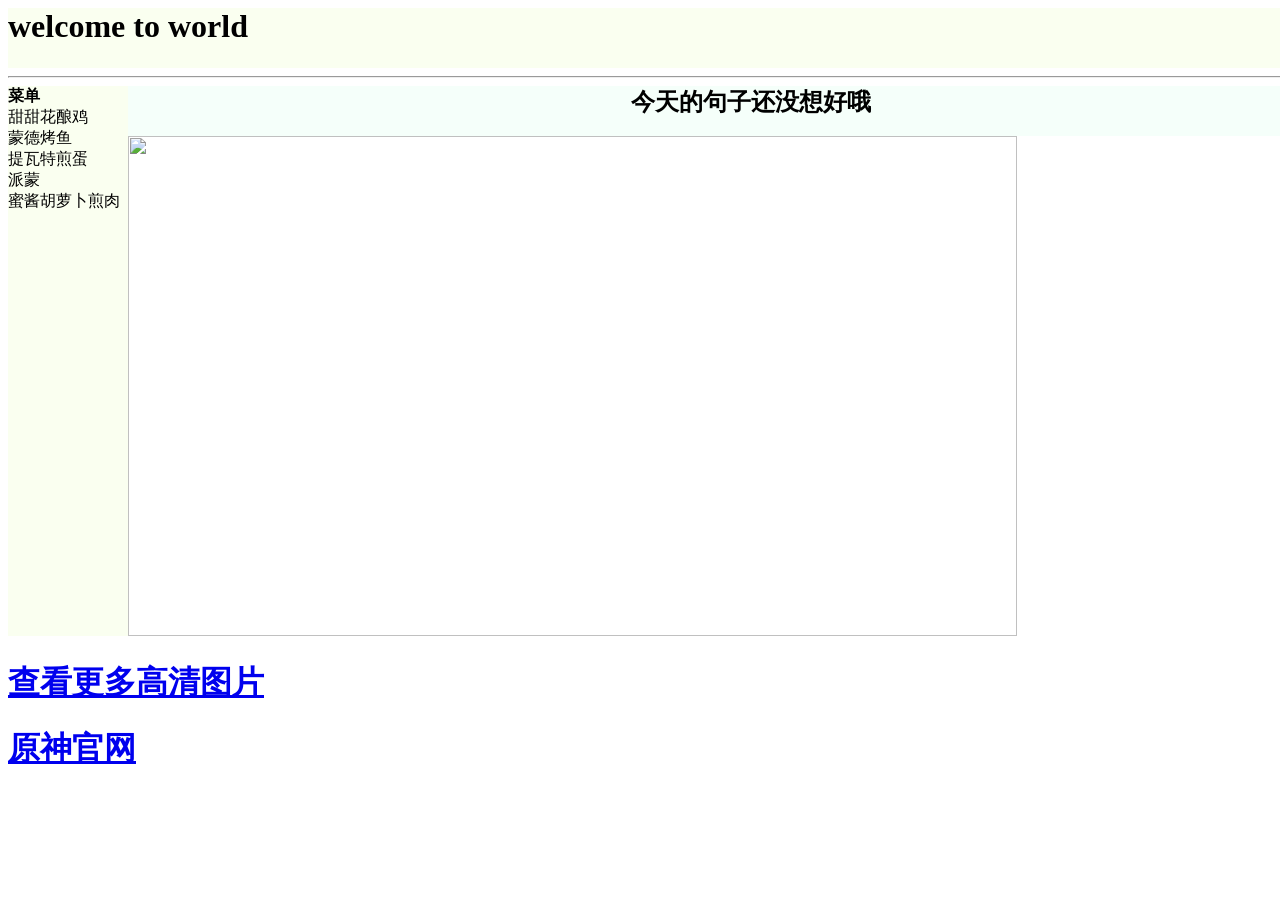
==== index.html @ 08241d45 "Create index.html" ====
<!DOCTYPE html>
<html>
  <head>
  <meta http-equiv="Content-Type" content="text/html; charset=utf-8"/>
  <title>buaa的神秘网站</title>
  </head>
    <body>
      <div id="container" style="width:1366px">
        <div id="header" style="background-color:#FAFFF0;height:60px">
          <h1 style="margin-bottom:0; margin-top:0;">welcome to world</h1>
        </div>
          <hr>
        <div id="menu" style="background-color:#FAFFF0;height:550px;width:120px;float:left;">
          <b>菜单</b><br>
          甜甜花酿鸡<br>
          蒙德烤鱼<br>
          提瓦特煎蛋<br>
          派蒙<br>
          蜜酱胡萝卜煎肉<br>
        </div>
        <div id="sentence" style="background-color:#F5FFFA;height:50px;width:1246,float:right;">
          <h2 style="margin-bottom:0; margin-top:0; text-align:center;">今天的句子还没想好哦</h2>
        </div>
          <img src=1.jpg width="889" height="500">
          <h1><a href="content.html">查看更多高清图片</a></h1>
          <h1><a href=https://ys.mihoyo.com/>原神官网</a></h1>
      </div>
    </body>
</html>
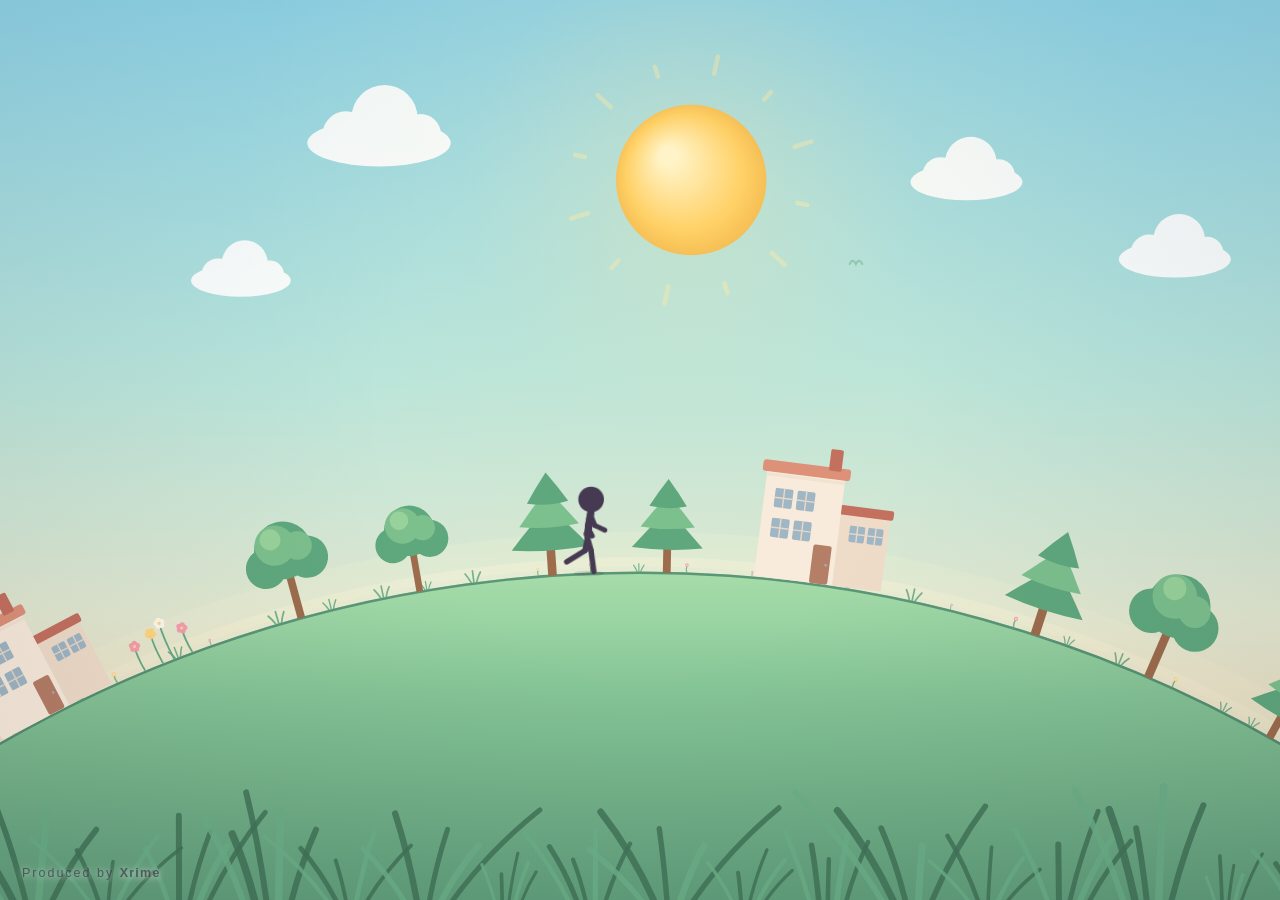
==== commit efa59234: "Add files via upload" ====
--- a/index.html
+++ b/index.html
@@ -1,29 +1,82 @@
 <!DOCTYPE html>
-<html>
-  <head>
-  <meta http-equiv="Content-Type" content="text/html; charset=utf-8"/>
-  <title>buaa的神秘网站</title>
-  </head>
-    <body>
-      <div id="container" style="width:1366px">
-        <div id="header" style="background-color:#FAFFF0;height:60px">
-          <h1 style="margin-bottom:0; margin-top:0;">welcome to world</h1>
-        </div>
-          <hr>
-        <div id="menu" style="background-color:#FAFFF0;height:550px;width:120px;float:left;">
-          <b>菜单</b><br>
-          甜甜花酿鸡<br>
-          蒙德烤鱼<br>
-          提瓦特煎蛋<br>
-          派蒙<br>
-          蜜酱胡萝卜煎肉<br>
-        </div>
-        <div id="sentence" style="background-color:#F5FFFA;height:50px;width:1246,float:right;">
-          <h2 style="margin-bottom:0; margin-top:0; text-align:center;">今天的句子还没想好哦</h2>
-        </div>
-          <img src=1.jpg width="889" height="500">
-          <h1><a href="content.html">查看更多高清图片</a></h1>
-          <h1><a href=https://ys.mihoyo.com/>原神官网</a></h1>
-      </div>
-    </body>
+<html lang="zh-CN">
+<head>
+  <meta charset="utf-8">
+  <meta name="viewport" content="width=device-width, initial-scale=1, viewport-fit=cover">
+  <title>xyhspace · 小小星球</title>
+  <meta name="description" content="一个小女孩在属于她的星球上奔跑。白天有太阳和风，夜晚月亮升起，房子的窗会亮起来。">
+  <meta name="theme-color" id="theme-color" content="#cfeade">
+  <meta property="og:title" content="xyhspace · 小小星球">
+  <meta property="og:description" content="一个小女孩在属于她的星球上奔跑。点一下太阳，夜色就会降临。">
+  <meta property="og:type" content="website">
+  <link rel="icon" href="assets/favicon.svg" type="image/svg+xml">
+  <link rel="stylesheet" href="assets/style.css">
+</head>
+<body>
+  <h1 class="sr-only">xyhspace · 小小星球</h1>
+
+  <canvas id="scene" aria-hidden="true"></canvas>
+
+  <!-- 小女孩：矮胖火柴人，身体前倾 -->
+  <div id="girl-layer" aria-hidden="true">
+    <svg id="girl-svg" viewBox="0 0 200 360" xmlns="http://www.w3.org/2000/svg">
+      <!-- 远侧腿 -->
+      <g transform="translate(102,212)">
+        <g id="g-leg-far">
+          <path class="g-stick" d="M0,0 L0,56" stroke-width="18"/>
+          <g id="g-shin-far" transform="rotate(18 0 56)">
+            <path class="g-stick" d="M0,56 L0,126" stroke-width="18"/>
+          </g>
+        </g>
+      </g>
+
+      <!-- 远侧手臂 -->
+      <g transform="translate(114,150)">
+        <g id="g-arm-far">
+          <path class="g-stick" d="M0,0 L0,38" stroke-width="16"/>
+          <g id="g-fore-far" transform="rotate(40 0 38)">
+            <path class="g-stick" d="M0,38 L0,74" stroke-width="16"/>
+          </g>
+        </g>
+      </g>
+
+      <!-- 身体：从髋到肩向前倾 -->
+      <path class="g-stick" d="M106,212 L119,144" stroke-width="24"/>
+      <circle class="g-stick-fill" cx="122" cy="100" r="42"/>
+
+      <!-- 近侧腿 -->
+      <g transform="translate(108,212)">
+        <g id="g-leg-near">
+          <path class="g-stick" d="M0,0 L0,56" stroke-width="18"/>
+          <g id="g-shin-near" transform="rotate(-10 0 56)">
+            <path class="g-stick" d="M0,56 L0,126" stroke-width="18"/>
+          </g>
+        </g>
+      </g>
+
+      <!-- 近侧手臂 -->
+      <g transform="translate(118,150)">
+        <g id="g-arm-near">
+          <path class="g-stick" d="M0,0 L0,38" stroke-width="16"/>
+          <g id="g-fore-near" transform="rotate(-40 0 38)">
+            <path class="g-stick" d="M0,38 L0,74" stroke-width="16"/>
+          </g>
+        </g>
+      </g>
+    </svg>
+  </div>
+
+  <!-- 真正可点击 / 可聚焦的按钮，覆盖在画布里的太阳上 -->
+  <button class="sun-toggle" type="button" aria-label="切换白天与夜晚" title="切换白天与夜晚"></button>
+
+  <p class="sr-only" role="status" aria-live="polite" id="status"></p>
+
+  <p class="credit">Produced by <b>Xrime</b></p>
+
+  <noscript>
+    <p class="noscript">这颗小星球需要开启 JavaScript 才能转动起来。</p>
+  </noscript>
+
+  <script src="assets/main.js" defer></script>
+</body>
 </html>
--- a/assets/style.css
+++ b/assets/style.css
@@ -0,0 +1,137 @@
+/* ---------------------------------------------------------
+   小小星球 · 页面外壳
+   画布负责风景，小女孩是叠在上面的 SVG
+   --------------------------------------------------------- */
+
+*,
+*::before,
+*::after {
+  box-sizing: border-box;
+}
+
+html,
+body {
+  height: 100%;
+}
+
+body {
+  margin: 0;
+  overflow: hidden;
+  background: #cfeade;
+  color: #3e2c45;
+  font-family: ui-sans-serif, -apple-system, BlinkMacSystemFont, "PingFang SC",
+    "Hiragino Sans GB", "Microsoft YaHei", "Noto Sans SC", sans-serif;
+  -webkit-font-smoothing: antialiased;
+  -webkit-tap-highlight-color: transparent;
+  overscroll-behavior: none;
+}
+
+#scene {
+  position: fixed;
+  inset: 0;
+  display: block;
+  width: 100%;
+  height: 100%;
+}
+
+/* ---------------------------------------------------------
+   小女孩
+   #girl-layer 的原点就是她的脚底，缩放和倾斜都绕这里转
+   --------------------------------------------------------- */
+#girl-layer {
+  position: fixed;
+  left: 0;
+  top: 0;
+  width: 0;
+  height: 0;
+  pointer-events: none;
+  will-change: transform;
+}
+
+#girl-layer svg {
+  position: absolute;
+  display: block;
+  overflow: visible;
+}
+
+.g-stick {
+  fill: none;
+  stroke: var(--g-stick, #463a52);
+  stroke-linecap: round;
+  stroke-linejoin: round;
+}
+.g-stick-fill {
+  fill: var(--g-stick, #463a52);
+}
+
+/* 左下角的制作人水印：很淡，不抢画面，也不挡点击 */
+.credit {
+  position: fixed;
+  left: max(22px, env(safe-area-inset-left));
+  bottom: max(20px, env(safe-area-inset-bottom));
+  margin: 0;
+  z-index: 3;
+  font-size: 12.5px;
+  letter-spacing: 0.16em;
+  color: rgba(44, 35, 54, 0.58);
+  text-shadow: 0 1px 6px rgba(255, 255, 255, 0.6), 0 0 14px rgba(255, 255, 255, 0.35);
+  pointer-events: none;
+  user-select: none;
+  -webkit-user-select: none;
+  transition: color 0.8s ease, text-shadow 0.8s ease;
+}
+
+.credit b {
+  font-weight: 600;
+  letter-spacing: 0.1em;
+}
+
+.is-night .credit {
+  color: rgba(248, 243, 234, 0.68);
+  text-shadow: 0 1px 6px rgba(10, 8, 20, 0.65), 0 0 14px rgba(10, 8, 20, 0.4);
+}
+
+/* 覆盖在太阳上的圆形按钮：完全透明，只提供点击与键盘焦点 */
+.sun-toggle {
+  position: fixed;
+  left: 0;
+  top: 0;
+  padding: 0;
+  margin: 0;
+  border: 0;
+  border-radius: 50%;
+  background: transparent;
+  cursor: pointer;
+  touch-action: manipulation;
+  will-change: transform;
+}
+
+.sun-toggle:focus-visible {
+  outline: 2px dashed rgba(255, 255, 255, 0.95);
+  outline-offset: 8px;
+}
+
+.sr-only {
+  position: absolute;
+  width: 1px;
+  height: 1px;
+  padding: 0;
+  margin: -1px;
+  overflow: hidden;
+  clip: rect(0 0 0 0);
+  clip-path: inset(50%);
+  white-space: nowrap;
+  border: 0;
+}
+
+.noscript {
+  position: fixed;
+  left: 50%;
+  top: 50%;
+  transform: translate(-50%, -50%);
+  margin: 0;
+  padding: 16px 24px;
+  border-radius: 16px;
+  background: rgba(255, 255, 255, 0.9);
+  font-size: 15px;
+}
